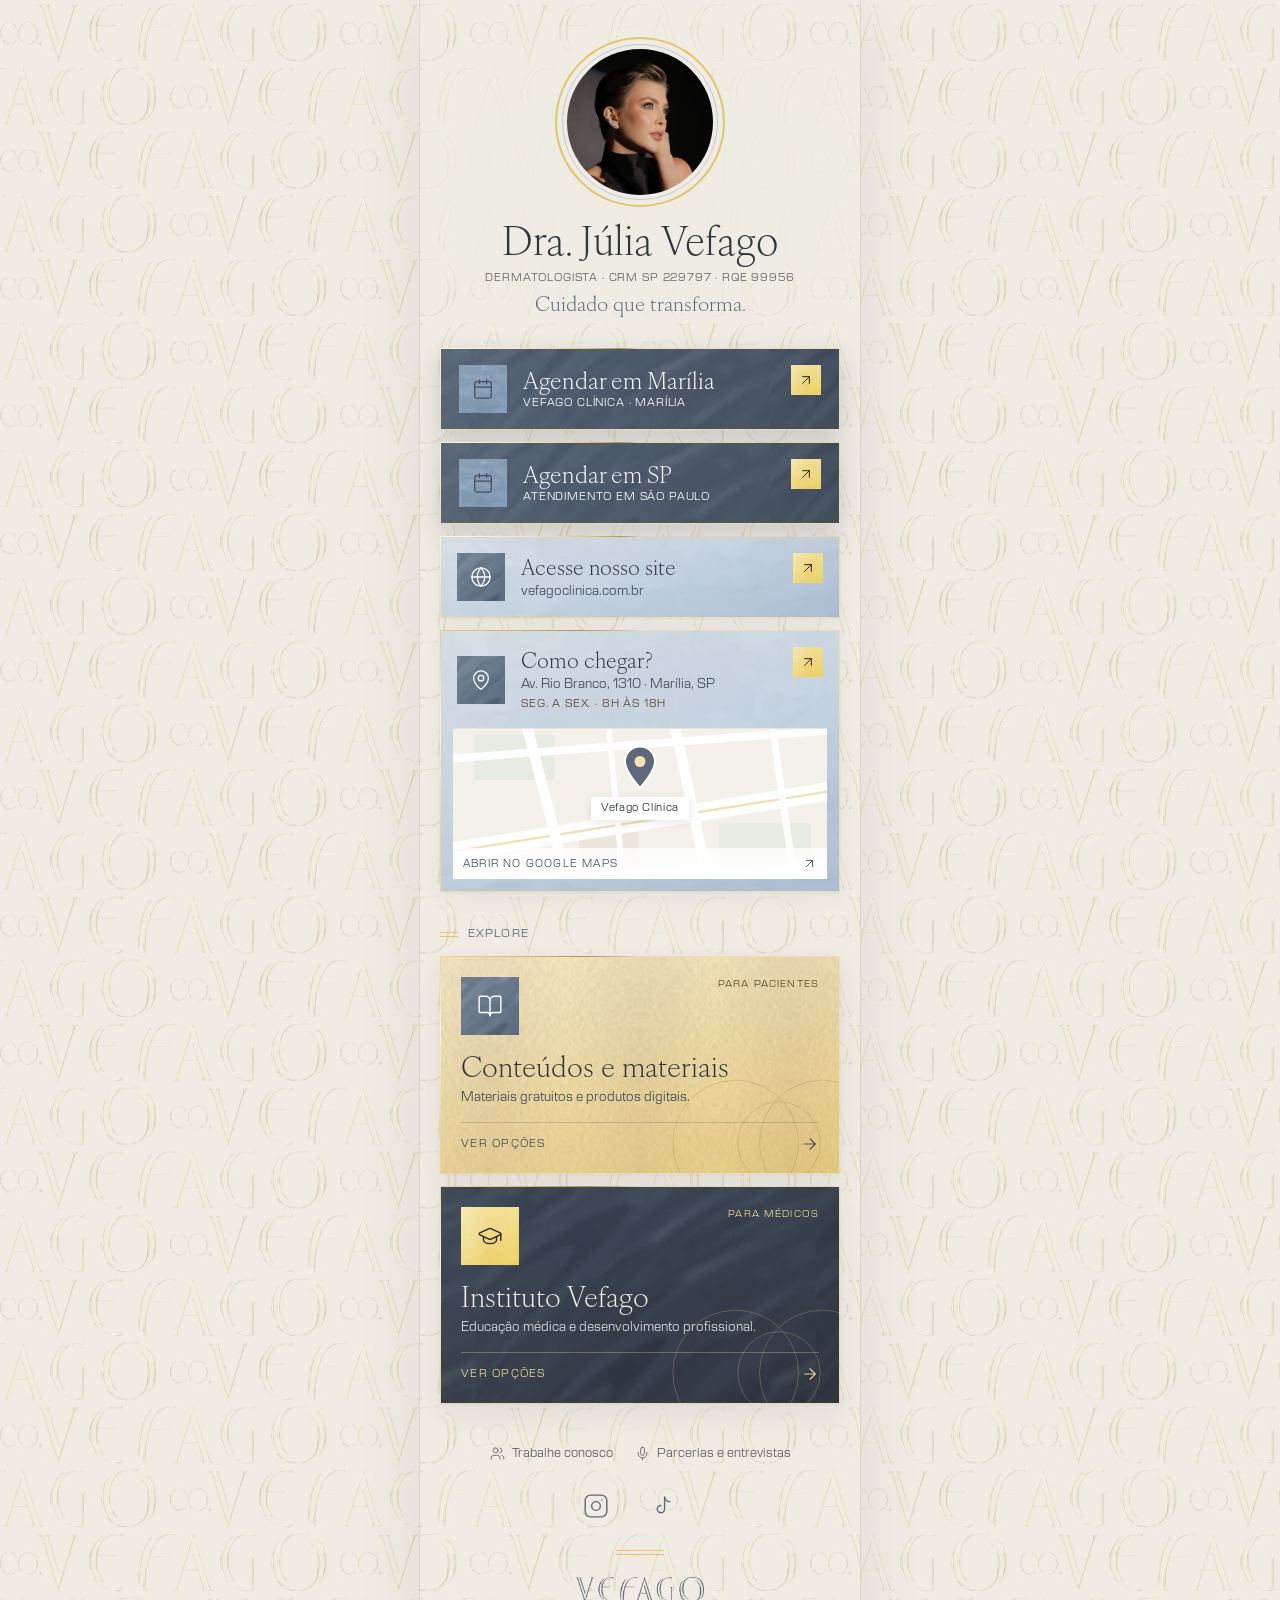
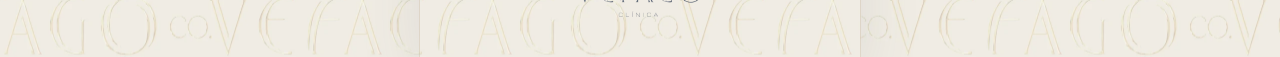
==== index.html @ a8584d4d "Bordas douradas animadas em todos os botões, texturas da marca e novos links de WhatsApp e Maps Co-A" ====
<!doctype html>
<html lang="pt-BR">
<head>
<meta charset="utf-8">
<meta name="viewport" content="width=device-width, initial-scale=1, viewport-fit=cover">
<title>Dra. Júlia Vefago · Dermatologista</title>
<meta name="description" content="Dra. Júlia Vefago, dermatologista em Marília e São Paulo. Agende sua consulta, acesse conteúdos e conheça o Instituto Vefago.">
<meta name="theme-color" content="#efece3">
<meta property="og:title" content="Dra. Júlia Vefago · Dermatologista">
<meta property="og:description" content="Dra. Júlia Vefago, dermatologista em Marília e São Paulo. Agende sua consulta, acesse conteúdos e conheça o Instituto Vefago.">
<meta property="og:image" content="/assets/dra-julia-vefago.webp">
<meta property="og:type" content="website">
<meta property="og:locale" content="pt_BR">
<link rel="icon" href="/assets/dra-julia-vefago.webp">
<link rel="preload" href="/assets/fonts/IvyOraText-Light.woff" as="font" type="font/woff" crossorigin>
<link rel="stylesheet" href="/assets/tokens.css">
<style>

@font-face{font-family:"IvyOra Text";src:url(/assets/fonts/IvyOraText-Light.woff) format("woff");font-weight:100 900;font-style:normal;font-display:swap}
@font-face{font-family:"New Science";src:url(/assets/fonts/NewScience-Thin.woff) format("woff");font-weight:100;font-style:normal;font-display:swap}
@font-face{font-family:"New Science";src:url(/assets/fonts/NewScience-Light.woff) format("woff");font-weight:300;font-style:normal;font-display:swap}
@font-face{font-family:"New Science";src:url(/assets/fonts/NewScience-Regular.woff) format("woff");font-weight:400;font-style:normal;font-display:swap}
@property --vf-a{syntax:"<angle>";inherits:false;initial-value:0deg}
@keyframes vf-spin{to{--vf-a:360deg}}
body{margin:0;background:#efece3;-webkit-font-smoothing:antialiased;font-synthesis:none}
a{color:#5d6979}a:hover{color:#464f5b}
.vf-wall{background-image:url(/assets/wallpaper.webp);background-repeat:repeat;background-size:340px auto;background-position:center top}
.vf-link{border:1.5px solid transparent;background:linear-gradient(160deg,#eff2f7 0%,#dee6ef 45%,#bdccdf 100%) padding-box,conic-gradient(from var(--vf-a),rgba(195,173,137,0) 0deg,rgba(195,173,137,0) 265deg,#ecd48f 295deg,#e5c56a 318deg,#ac9450 334deg,#5d6979 352deg,rgba(195,173,137,0) 360deg) border-box,linear-gradient(#d7c8b1,#d7c8b1) border-box;animation:vf-spin 6s linear infinite;transition:transform .2s ease,box-shadow .25s ease}
.vf-link:nth-of-type(3n){animation-delay:-2s}
.vf-link:nth-of-type(3n+1){animation-delay:-4s}
.vf-link:hover{transform:translateY(-1px);box-shadow:0 12px 28px rgba(70,79,91,.14)}
.vf-icon{display:flex;align-items:center;justify-content:center;width:44px;height:44px;color:#5d6979;transition:color .2s ease,transform .2s ease}
.vf-icon:hover{color:#5d6979;transform:translateY(-1px)}
.vf-hub{border:1.5px solid transparent;background:linear-gradient(165deg,#f9f1da 0%,#f2e2b5 50%,#ecd48f 100%) padding-box,conic-gradient(from var(--vf-a),rgba(195,173,137,0) 0deg,rgba(195,173,137,0) 265deg,#ecd48f 295deg,#e5c56a 318deg,#ac9450 334deg,#5d6979 352deg,rgba(195,173,137,0) 360deg) border-box,linear-gradient(#c3ad89,#c3ad89) border-box;animation:vf-spin 6s linear infinite;box-shadow:0 1px 2px rgba(47,53,61,.04),0 10px 26px rgba(47,53,61,.08);transition:transform .25s ease,box-shadow .25s ease}
.vf-hub-dark{background:linear-gradient(160deg,#464f5b 0%,#2f353d 100%) padding-box,conic-gradient(from var(--vf-a),rgba(242,226,181,0) 0deg,rgba(242,226,181,0) 200deg,#e5c56a 255deg,#f9f1da 282deg,#bdccdf 315deg,rgba(242,226,181,0) 355deg) border-box,linear-gradient(#2f353d,#2f353d) border-box;animation-delay:-3s}
.vf-hub:hover{transform:translateY(-2px);box-shadow:0 14px 32px rgba(47,53,61,.14)}
.vf-hub:active{transform:scale(.99)}
.vf-hub:focus-visible{outline:2px solid #5d6979;outline-offset:3px}
.vf-cta{border:1.5px solid transparent;background:linear-gradient(135deg,#5d6979 0%,#464f5b 100%) padding-box,conic-gradient(from var(--vf-a),rgba(229,197,106,.45) 0deg,rgba(229,197,106,.45) 180deg,#e5c56a 240deg,#f9f1da 268deg,#bdccdf 300deg,rgba(229,197,106,.45) 350deg) border-box;animation:vf-spin 6s linear infinite;box-shadow:0 10px 24px rgba(70,79,91,.22);transition:transform .2s ease,box-shadow .25s ease}
.vf-cta-2{animation-delay:-3s}
.vf-cta:hover{transform:translateY(-1px);box-shadow:0 14px 30px rgba(70,79,91,.28)}
.vf-link:active,.vf-cta:active{transform:scale(.99)}
.vf-link:focus-visible,.vf-cta:focus-visible,.vf-icon:focus-visible{outline:2px solid #5d6979;outline-offset:3px}
@media (prefers-reduced-motion:reduce){.vf-link,.vf-cta,.vf-hub{animation:none}}
/* borda dourada animada unificada + texturas */
.vf-link,.vf-hub,.vf-cta,.vf-back,.vf-back-dark,.vf-form{position:relative;isolation:isolate}
.vf-link{background:linear-gradient(160deg,#eff2f7 0%,#dee6ef 45%,#bdccdf 100%) padding-box,conic-gradient(from var(--vf-a),rgba(229,197,106,.38) 0deg,rgba(229,197,106,.38) 205deg,#ecd48f 250deg,#fbf3dc 282deg,#e5c56a 308deg,#ac9450 334deg,rgba(229,197,106,.38) 360deg) border-box}
.vf-hub{overflow:hidden;background:linear-gradient(165deg,#f9f1da 0%,#f2e2b5 50%,#ecd48f 100%) padding-box,conic-gradient(from var(--vf-a),rgba(229,197,106,.38) 0deg,rgba(229,197,106,.38) 205deg,#ecd48f 250deg,#fbf3dc 282deg,#e5c56a 308deg,#ac9450 334deg,rgba(229,197,106,.38) 360deg) border-box}
.vf-hub-dark{background:linear-gradient(160deg,#464f5b 0%,#2f353d 100%) padding-box,conic-gradient(from var(--vf-a),rgba(229,197,106,.38) 0deg,rgba(229,197,106,.38) 205deg,#ecd48f 250deg,#fbf3dc 282deg,#e5c56a 308deg,#ac9450 334deg,rgba(229,197,106,.38) 360deg) border-box}
.vf-cta{background:linear-gradient(135deg,#5d6979 0%,#464f5b 100%) padding-box,conic-gradient(from var(--vf-a),rgba(229,197,106,.38) 0deg,rgba(229,197,106,.38) 205deg,#ecd48f 250deg,#fbf3dc 282deg,#e5c56a 308deg,#ac9450 334deg,rgba(229,197,106,.38) 360deg) border-box}
.vf-back{background:linear-gradient(rgba(239,236,227,.92),rgba(239,236,227,.92)) padding-box,conic-gradient(from var(--vf-a),rgba(229,197,106,.38) 0deg,rgba(229,197,106,.38) 205deg,#ecd48f 250deg,#fbf3dc 282deg,#e5c56a 308deg,#ac9450 334deg,rgba(229,197,106,.38) 360deg) border-box}
.vf-back-dark{background:linear-gradient(#2f353d,#2f353d) padding-box,conic-gradient(from var(--vf-a),rgba(229,197,106,.38) 0deg,rgba(229,197,106,.38) 205deg,#ecd48f 250deg,#fbf3dc 282deg,#e5c56a 308deg,#ac9450 334deg,rgba(229,197,106,.38) 360deg) border-box}
.vf-form{background:linear-gradient(rgba(247,246,241,.95),rgba(247,246,241,.95)) padding-box,conic-gradient(from var(--vf-a),rgba(229,197,106,.38) 0deg,rgba(229,197,106,.38) 205deg,#ecd48f 250deg,#fbf3dc 282deg,#e5c56a 308deg,#ac9450 334deg,rgba(229,197,106,.38) 360deg) border-box}
.vf-link::before,.vf-hub::before,.vf-cta::before,.vf-form::before{content:"";position:absolute;inset:0;z-index:-1;pointer-events:none}
.vf-link::before{background:url(/assets/tex-water.webp) center/420px auto;mix-blend-mode:multiply;opacity:.3}
.vf-cta::before{background:url(/assets/tex-ripple.webp) 30% 40%/300px auto;mix-blend-mode:soft-light;opacity:.3}
.vf-hub::before{background:url(/assets/tex-gold.webp) center/300px auto;mix-blend-mode:multiply;opacity:.22}
.vf-hub-dark::before{background:url(/assets/tex-ripple.webp) 60% 30%/340px auto;mix-blend-mode:soft-light;opacity:.3}
.vf-form::before{background:url(/assets/tex-lines.webp) center/300px auto;mix-blend-mode:multiply;opacity:.09}
.vf-hub::after{content:"";position:absolute;right:-70px;bottom:-46px;width:260px;height:152px;z-index:-1;pointer-events:none;background:url("data:image/svg+xml,%3Csvg xmlns='http://www.w3.org/2000/svg' viewBox='0 0 240 140'%3E%3Cg fill='none' stroke='%23ac9450' stroke-width='.8'%3E%3Ccircle cx='80' cy='70' r='58'/%3E%3Ccircle cx='160' cy='70' r='58'/%3E%3Ccircle cx='120' cy='70' r='38'/%3E%3C/g%3E%3C/svg%3E") center/contain no-repeat;opacity:.45}
.vf-hub-dark::after{background-image:url("data:image/svg+xml,%3Csvg xmlns='http://www.w3.org/2000/svg' viewBox='0 0 240 140'%3E%3Cg fill='none' stroke='%23ecd48f' stroke-width='.8'%3E%3Ccircle cx='80' cy='70' r='58'/%3E%3Ccircle cx='160' cy='70' r='58'/%3E%3Ccircle cx='120' cy='70' r='38'/%3E%3C/g%3E%3C/svg%3E");opacity:.28}

html{background:#efece3}
body{min-height:100vh;background-color:#efece3;background-image:url(/assets/wallpaper.webp);background-repeat:repeat;background-size:340px auto}
.vf-root{width:100%;max-width:440px;min-height:100vh;min-height:100dvh;margin:0 auto}
@media (min-width:480px){.vf-root{box-shadow:0 0 0 1px rgba(195,173,137,.25),0 24px 60px rgba(70,79,91,.10)}}
</style>
</head>
<body>
<div class="vf-wall vf-root" style=" box-sizing: border-box; background-color: var(--surface); color: var(--ink); font-family: var(--font-sans); display: flex; flex-direction: column; padding-bottom: 40px">

<header style="display: flex; flex-direction: column; align-items: center; text-align: center; padding-bottom: 8px; background: radial-gradient(ellipse 72% 60% at 50% 58%, rgba(239,236,227,.96) 0%, rgba(239,236,227,.85) 55%, rgba(239,236,227,0) 100%)">
<img src="/assets/dra-julia-vefago.webp" alt="Retrato da Dra. Júlia Vefago" style="width: 156px; height: 156px; margin-top: 44px; border-radius: 50%; object-fit: cover; padding: 4px; background: var(--surface); border: 1px solid var(--signature-blue); box-shadow: 0 0 0 5px var(--surface), 0 0 0 7px var(--gold-400); box-sizing: border-box">
<h1 style="margin: 18px 0 0; font-family: var(--font-display); font-size: 40px; line-height: 44px; font-weight: 400; letter-spacing: 0; color: var(--ink)">Dra. Júlia Vefago</h1>
<p style="margin: 8px 0 0; font-size: 10.5px; line-height: 16px; font-weight: 400; letter-spacing: 0.08em; text-transform: uppercase; color: var(--ink-muted)">Dermatologista · CRM SP 229797 · RQE 99956</p>
<p style="margin: 6px 0 0; font-family: var(--font-display); font-style: italic; font-weight: 400; font-size: 20px; line-height: 24px; color: var(--brand)">Cuidado que transforma.</p>
</header>

<main style="display: flex; flex-direction: column; gap: 12px; padding: 24px 20px 0">

<a class="vf-cta" href="https://whatsa.me/5514998469956/?t=Ol%C3%A1!%20Vim%20do%20Instagram%20e%20quero%20agendar%20minha%20consulta%20com%20a%20Dra.%20J%C3%BAlia%20Vefago%20%20em%20Mar%C3%ADlia." target="_blank" rel="noopener noreferrer" style="display: flex; align-items: center; gap: 16px; padding: 16px 18px; min-height: 80px; box-sizing: border-box; border-radius: 0; color: var(--on-brand); text-decoration: none">
<span style="flex: none; width: 48px; height: 48px; display: flex; align-items: center; justify-content: center; border-radius: 0; background: url(/assets/tex-water.webp) center/160px auto, linear-gradient(145deg, var(--blue-200) 0%, var(--signature-blue) 100%); background-blend-mode: multiply, normal; color: var(--brand-strong)"><svg width="22" height="22" viewBox="0 0 24 24" fill="none" stroke="currentColor" stroke-width="1.4" stroke-linecap="round" stroke-linejoin="round" aria-hidden="true"><path d="M8 2v4"/><path d="M16 2v4"/><rect width="18" height="18" x="3" y="4" rx="2"/><path d="M3 10h18"/></svg></span>
<span style="flex: 1; min-width: 0; display: flex; flex-direction: column; gap: 3px"><span style="font-family: var(--font-display); font-size: 23px; line-height: 26px; font-weight: 500">Agendar em Marília</span><span style="font-size: 10.5px; line-height: 15px; font-weight: 400; letter-spacing: 0.08em; text-transform: uppercase">Vefago Clínica · Marília</span></span>
<span style="flex: none; align-self: flex-start; width: 30px; height: 30px; display: flex; align-items: center; justify-content: center; border-radius: 0; background: url(/assets/tex-gold.webp) center/90px auto, linear-gradient(145deg, var(--gold-200) 0%, var(--gold-400) 100%); background-blend-mode: soft-light, normal; color: var(--tan-700)"><svg width="16" height="16" viewBox="0 0 24 24" fill="none" stroke="currentColor" stroke-width="1.5" stroke-linecap="round" stroke-linejoin="round" aria-hidden="true"><path d="M7 7h10v10"/><path d="M7 17 17 7"/></svg></span>
</a>

<a class="vf-cta vf-cta-2" href="https://whatsa.me/5514998469956/?t=Ol%C3%A1!%20Vim%20do%20Instagram%20e%20quero%20agendar%20minha%20consulta%20na%20Vefago%20em%20SP" target="_blank" rel="noopener noreferrer" style="display: flex; align-items: center; gap: 16px; padding: 16px 18px; min-height: 80px; box-sizing: border-box; border-radius: 0; color: var(--on-brand); text-decoration: none">
<span style="flex: none; width: 48px; height: 48px; display: flex; align-items: center; justify-content: center; border-radius: 0; background: url(/assets/tex-water.webp) center/160px auto, linear-gradient(145deg, var(--blue-200) 0%, var(--signature-blue) 100%); background-blend-mode: multiply, normal; color: var(--brand-strong)"><svg width="22" height="22" viewBox="0 0 24 24" fill="none" stroke="currentColor" stroke-width="1.4" stroke-linecap="round" stroke-linejoin="round" aria-hidden="true"><path d="M8 2v4"/><path d="M16 2v4"/><rect width="18" height="18" x="3" y="4" rx="2"/><path d="M3 10h18"/></svg></span>
<span style="flex: 1; min-width: 0; display: flex; flex-direction: column; gap: 3px"><span style="font-family: var(--font-display); font-size: 23px; line-height: 26px; font-weight: 500">Agendar em SP</span><span style="font-size: 10.5px; line-height: 15px; font-weight: 400; letter-spacing: 0.08em; text-transform: uppercase">Atendimento em São Paulo</span></span>
<span style="flex: none; align-self: flex-start; width: 30px; height: 30px; display: flex; align-items: center; justify-content: center; border-radius: 0; background: url(/assets/tex-gold.webp) center/90px auto, linear-gradient(145deg, var(--gold-200) 0%, var(--gold-400) 100%); background-blend-mode: soft-light, normal; color: var(--tan-700)"><svg width="16" height="16" viewBox="0 0 24 24" fill="none" stroke="currentColor" stroke-width="1.5" stroke-linecap="round" stroke-linejoin="round" aria-hidden="true"><path d="M7 7h10v10"/><path d="M7 17 17 7"/></svg></span>
</a>

<a class="vf-link" href="https://vefagoclinica.com.br/" target="_blank" rel="noopener noreferrer" style="display: flex; align-items: center; gap: 16px; padding: 16px; min-height: 80px; box-sizing: border-box; border-radius: 0; box-shadow: var(--shadow-card); color: var(--ink); text-decoration: none">
<span style="flex: none; width: 48px; height: 48px; display: flex; align-items: center; justify-content: center; border-radius: 0; background: url(/assets/tex-ripple-soft.webp) 40% 40%/150px auto, linear-gradient(145deg, var(--slate-300) 0%, var(--slate-400) 100%); background-blend-mode: soft-light, normal; color: #ffffff"><svg width="22" height="22" viewBox="0 0 24 24" fill="none" stroke="currentColor" stroke-width="1.4" stroke-linecap="round" stroke-linejoin="round" aria-hidden="true"><circle cx="12" cy="12" r="10"/><path d="M12 2a14.5 14.5 0 0 0 0 20 14.5 14.5 0 0 0 0-20"/><path d="M2 12h20"/></svg></span>
<span style="flex: 1; min-width: 0; display: flex; flex-direction: column; gap: 2px"><span style="font-family: var(--font-display); font-size: 21px; line-height: 26px; font-weight: 500; color: var(--ink)">Acesse nosso site</span><span style="font-size: 12.5px; line-height: 18px; font-weight: 400; color: var(--brand-strong)">vefagoclinica.com.br</span></span>
<span style="flex: none; align-self: flex-start; width: 30px; height: 30px; display: flex; align-items: center; justify-content: center; border-radius: 0; background: url(/assets/tex-gold.webp) center/90px auto, linear-gradient(145deg, var(--gold-200) 0%, var(--gold-400) 100%); background-blend-mode: soft-light, normal; color: var(--tan-700)"><svg width="16" height="16" viewBox="0 0 24 24" fill="none" stroke="currentColor" stroke-width="1.5" stroke-linecap="round" stroke-linejoin="round" aria-hidden="true"><path d="M7 7h10v10"/><path d="M7 17 17 7"/></svg></span>
</a>

<a class="vf-link" href="https://www.google.com/maps/place/Vefago+Cl%C3%ADnica+%7C+Dra.+J%C3%BAlia+Vefago+%7C+Dermatologista+em+Mar%C3%ADlia/@-22.2242251,-49.9604265,17z/data=!4m15!1m8!3m7!1s0x94bfd714c52968d9:0xed15cfed36168fc4!2sAv.+Rio+Branco,+1310+-+Sen.+Salgado+Filho,+Mar%C3%ADlia+-+SP,+17502-000!3b1!8m2!3d-22.2242251!4d-49.9604265!16s%2Fg%2F11cnddhlsq!3m5!1s0x94bfd7e342628463:0xa2599eb7d88913f0!8m2!3d-22.2242299!4d-49.9604234!16s%2Fg%2F11sqcr7z2d?entry=ttu&amp;g_ep=EgoyMDI2MTAyMC4wIKXMDSoASAFQAw%3D%3D" target="_blank" rel="noopener noreferrer" style="display: flex; flex-direction: column; box-sizing: border-box; border-radius: 0; box-shadow: var(--shadow-card); color: var(--ink); text-decoration: none">
<span style="display: flex; align-items: center; gap: 16px; padding: 16px; min-height: 80px; box-sizing: border-box">
<span style="flex: none; width: 48px; height: 48px; display: flex; align-items: center; justify-content: center; border-radius: 0; background: url(/assets/tex-ripple-soft.webp) 40% 40%/150px auto, linear-gradient(145deg, var(--slate-300) 0%, var(--slate-400) 100%); background-blend-mode: soft-light, normal; color: #ffffff"><svg width="22" height="22" viewBox="0 0 24 24" fill="none" stroke="currentColor" stroke-width="1.4" stroke-linecap="round" stroke-linejoin="round" aria-hidden="true"><path d="M20 10c0 4.993-5.539 10.193-7.399 11.799a1 1 0 0 1-1.202 0C9.539 20.193 4 14.993 4 10a8 8 0 0 1 16 0"/><circle cx="12" cy="10" r="3"/></svg></span>
<span style="flex: 1; min-width: 0; display: flex; flex-direction: column; gap: 2px"><span style="font-family: var(--font-display); font-size: 21px; line-height: 26px; font-weight: 500; color: var(--ink)">Como chegar?</span><span style="font-size: 12.5px; line-height: 18px; font-weight: 400; color: var(--brand-strong)">Av. Rio Branco, 1310 · Marília, SP</span><span style="margin-top: 2px; font-size: 10.5px; line-height: 15px; font-weight: 400; letter-spacing: 0.08em; text-transform: uppercase; color: var(--tan-600)">Seg. a sex. · 8h às 18h</span></span>
<span style="flex: none; align-self: flex-start; width: 30px; height: 30px; display: flex; align-items: center; justify-content: center; border-radius: 0; background: url(/assets/tex-gold.webp) center/90px auto, linear-gradient(145deg, var(--gold-200) 0%, var(--gold-400) 100%); background-blend-mode: soft-light, normal; color: var(--tan-700)"><svg width="16" height="16" viewBox="0 0 24 24" fill="none" stroke="currentColor" stroke-width="1.5" stroke-linecap="round" stroke-linejoin="round" aria-hidden="true"><path d="M7 7h10v10"/><path d="M7 17 17 7"/></svg></span>
</span>
<span style="position: relative; display: block; height: 150px; margin: 0 12px; overflow: hidden; border-top: 1px solid var(--tan-100); background: #f3f1ea">
<svg width="100%" height="150" viewBox="0 0 326 150" preserveAspectRatio="xMidYMid slice" aria-hidden="true" style="display: block">
<rect width="326" height="150" fill="#f3f1ea"/>
<rect x="18" y="14" width="70" height="40" fill="#e7ebe1"/>
<rect x="232" y="92" width="80" height="46" fill="#e7ebe1"/>
<rect x="110" y="96" width="52" height="34" fill="#ebe7dc"/>
<path d="M-10 118 L340 62" stroke="#ffffff" stroke-width="16"/>
<path d="M-10 118 L340 62" stroke="#ecd48f" stroke-width="2" stroke-opacity=".7"/>
<path d="M60 -10 L104 160" stroke="#ffffff" stroke-width="9"/>
<path d="M190 -10 L226 160" stroke="#ffffff" stroke-width="9"/>
<path d="M-10 36 L340 10" stroke="#ffffff" stroke-width="7"/>
<path d="M-10 150 L340 128" stroke="#ffffff" stroke-width="6"/>
<path d="M276 -10 L300 160" stroke="#ffffff" stroke-width="6"/>
<path d="M134 -10 L150 160" stroke="#ffffff" stroke-width="5"/>
</svg>
<span style="position: absolute; left: 50%; top: 40%; transform: translate(-50%, -100%); display: flex; flex-direction: column; align-items: center">
<svg width="34" height="44" viewBox="0 0 34 44" aria-hidden="true"><path d="M17 43C17 43 2 27 2 16.5A15 15 0 0 1 32 16.5C32 27 17 43 17 43Z" fill="#5d6979" stroke="#ffffff" stroke-width="2"/><circle cx="17" cy="16.5" r="5.5" fill="#f2e2b5"/></svg>
</span>
<span style="position: absolute; left: 50%; top: calc(40% + 8px); transform: translateX(-50%); padding: 4px 10px; background: rgba(255,255,255,.95); box-shadow: 0 2px 8px rgba(47,53,61,.12); font-size: 10.5px; line-height: 15px; font-weight: 400; letter-spacing: 0.06em; white-space: nowrap; color: var(--ink)">Vefago Clínica</span>
<span style="position: absolute; left: 0; right: 0; bottom: 0; display: flex; align-items: center; justify-content: space-between; padding: 8px 10px; background: linear-gradient(0deg, rgba(255,255,255,.96), rgba(255,255,255,.8)); font-size: 10px; line-height: 14px; font-weight: 400; letter-spacing: 0.12em; text-transform: uppercase; color: var(--brand-strong)">Abrir no Google Maps<svg width="15" height="15" viewBox="0 0 24 24" fill="none" stroke="currentColor" stroke-width="1.5" stroke-linecap="round" stroke-linejoin="round" aria-hidden="true"><path d="M7 7h10v10"/><path d="M7 17 17 7"/></svg></span>
</span>
<span style="display: block; height: 12px"></span>
</a>

<p style="margin: 22px 0 2px; display: flex; align-items: center; gap: 10px; font-size: 11px; line-height: 16px; font-weight: 400; letter-spacing: 0.1em; text-transform: uppercase; color: var(--brand)"><span style="width: 18px; height: 3px; border-top: 1px solid var(--gold-400); border-bottom: 1px solid var(--gold-400)"></span>Explore</p>

<a class="vf-hub" href="/conteudos" style="display: flex; flex-direction: column; gap: 16px; min-height: 196px; padding: 20px; box-sizing: border-box; border-radius: 0; color: var(--ink); text-decoration: none">
<span style="display: flex; align-items: flex-start; justify-content: space-between; gap: 12px">
<span style="flex: none; width: 58px; height: 58px; display: flex; align-items: center; justify-content: center; border-radius: 0; background: url(/assets/tex-ripple-soft.webp) 40% 40%/150px auto, linear-gradient(145deg, var(--slate-300) 0%, var(--slate-400) 100%); background-blend-mode: soft-light, normal; color: #ffffff"><svg width="26" height="26" viewBox="0 0 24 24" fill="none" stroke="currentColor" stroke-width="1.3" stroke-linecap="round" stroke-linejoin="round" aria-hidden="true"><path d="M12 7v14"/><path d="M3 18a1 1 0 0 1-1-1V4a1 1 0 0 1 1-1h5a4 4 0 0 1 4 4 4 4 0 0 1 4-4h5a1 1 0 0 1 1 1v13a1 1 0 0 1-1 1h-6a3 3 0 0 0-3 3 3 3 0 0 0-3-3z"/></svg></span>
<span style="font-size: 9.5px; line-height: 14px; font-weight: 400; letter-spacing: 0.12em; text-transform: uppercase; color: var(--tan-600)">Para pacientes</span>
</span>
<span style="flex: 1; display: flex; flex-direction: column; gap: 6px"><span style="font-family: var(--font-display); font-size: 28px; line-height: 31px; font-weight: 500; color: var(--ink)">Conteúdos e materiais</span><span style="font-size: 12.5px; line-height: 18px; font-weight: 400; color: var(--brand-strong)">Materiais gratuitos e produtos digitais.</span></span>
<span style="display: flex; align-items: center; justify-content: space-between; padding-top: 12px; border-top: 1px solid rgba(93,105,121,.28); font-size: 10.5px; line-height: 14px; font-weight: 400; letter-spacing: 0.12em; text-transform: uppercase; color: var(--brand-strong)">Ver opções<svg width="18" height="18" viewBox="0 0 24 24" fill="none" stroke="currentColor" stroke-width="1.5" stroke-linecap="round" stroke-linejoin="round" aria-hidden="true"><path d="M5 12h14"/><path d="m12 5 7 7-7 7"/></svg></span>
</a>

<a class="vf-hub vf-hub-dark" href="/instituto" style="display: flex; flex-direction: column; gap: 16px; min-height: 196px; padding: 20px; box-sizing: border-box; border-radius: 0; color: var(--surface); text-decoration: none">
<span style="display: flex; align-items: flex-start; justify-content: space-between; gap: 12px">
<span style="flex: none; width: 58px; height: 58px; display: flex; align-items: center; justify-content: center; border-radius: 0; background: url(/assets/tex-gold.webp) center/90px auto, linear-gradient(145deg, var(--gold-200) 0%, var(--gold-400) 100%); background-blend-mode: soft-light, normal; color: var(--tan-700)"><svg width="26" height="26" viewBox="0 0 24 24" fill="none" stroke="currentColor" stroke-width="1.3" stroke-linecap="round" stroke-linejoin="round" aria-hidden="true"><path d="M21.42 10.922a1 1 0 0 0-.019-1.838L12.83 5.18a2 2 0 0 0-1.66 0L2.6 9.08a1 1 0 0 0 0 1.832l8.57 3.908a2 2 0 0 0 1.66 0z"/><path d="M22 10v6"/><path d="M6 12.5V16a6 3 0 0 0 12 0v-3.5"/></svg></span>
<span style="font-size: 9.5px; line-height: 14px; font-weight: 400; letter-spacing: 0.12em; text-transform: uppercase; color: var(--gold-300)">Para médicos</span>
</span>
<span style="flex: 1; display: flex; flex-direction: column; gap: 6px"><span style="font-family: var(--font-display); font-size: 28px; line-height: 31px; font-weight: 500; color: var(--surface)">Instituto Vefago</span><span style="font-size: 12.5px; line-height: 18px; font-weight: 400; color: var(--slate-100)">Educação médica e desenvolvimento profissional.</span></span>
<span style="display: flex; align-items: center; justify-content: space-between; padding-top: 12px; border-top: 1px solid rgba(242,226,181,.3); font-size: 10.5px; line-height: 14px; font-weight: 400; letter-spacing: 0.12em; text-transform: uppercase; color: var(--gold-300)">Ver opções<svg width="18" height="18" viewBox="0 0 24 24" fill="none" stroke="currentColor" stroke-width="1.5" stroke-linecap="round" stroke-linejoin="round" aria-hidden="true"><path d="M5 12h14"/><path d="m12 5 7 7-7 7"/></svg></span>
</a>

</main>

<footer style="display: flex; flex-direction: column; align-items: center; gap: 22px; padding: 40px 20px 0">
<div style="display: flex; flex-wrap: wrap; justify-content: center; gap: 6px 22px">
<span style="display: flex; align-items: center; gap: 7px; font-size: 12px; line-height: 18px; font-weight: 400; color: var(--ink-muted)"><svg width="15" height="15" viewBox="0 0 24 24" fill="none" stroke="currentColor" stroke-width="1.4" stroke-linecap="round" stroke-linejoin="round" aria-hidden="true"><path d="M16 21v-2a4 4 0 0 0-4-4H6a4 4 0 0 0-4 4v2"/><circle cx="9" cy="7" r="4"/><path d="M22 21v-2a4 4 0 0 0-3-3.87"/><path d="M16 3.13a4 4 0 0 1 0 7.75"/></svg>Trabalhe conosco</span>
<span style="display: flex; align-items: center; gap: 7px; font-size: 12px; line-height: 18px; font-weight: 400; color: var(--ink-muted)"><svg width="15" height="15" viewBox="0 0 24 24" fill="none" stroke="currentColor" stroke-width="1.4" stroke-linecap="round" stroke-linejoin="round" aria-hidden="true"><path d="M12 2a3 3 0 0 0-3 3v7a3 3 0 0 0 6 0V5a3 3 0 0 0-3-3Z"/><path d="M19 10v2a7 7 0 0 1-14 0v-2"/><path d="M12 19v3"/></svg>Parcerias e entrevistas</span>
</div>

<nav aria-label="Redes sociais" style="display: flex; gap: 22px; justify-content: center">
<a class="vf-icon" href="https://www.instagram.com/drajuliavefago/" target="_blank" rel="noopener noreferrer" aria-label="Instagram da Dra. Júlia Vefago"><svg width="26" height="26" viewBox="0 0 24 24" fill="none" stroke="currentColor" stroke-width="1.3" stroke-linecap="round" stroke-linejoin="round" aria-hidden="true"><rect width="20" height="20" x="2" y="2" rx="5"/><circle cx="12" cy="12" r="4"/><path d="M17.5 6.5h.01"/></svg></a>
<a class="vf-icon" href="https://www.tiktok.com/@drajuliavefago" target="_blank" rel="noopener noreferrer" aria-label="TikTok da Dra. Júlia Vefago"><svg width="25" height="25" viewBox="0 0 24 24" fill="none" stroke="currentColor" stroke-width="1.3" stroke-linecap="round" stroke-linejoin="round" aria-hidden="true"><path d="M14 3v11.5a3.5 3.5 0 1 1-3.5-3.5"/><path d="M14 3c.5 2.6 2.4 4.4 5 4.6"/></svg></a>
<span style="display: flex; gap: 22px">
</span>

</nav>
<span aria-hidden="true" style="width: 48px; height: 3px; border-top: 1px solid var(--gold-400); border-bottom: 1px solid var(--gold-400)"></span>
<img src="/assets/logo-vefago.png" alt="Vefago Clínica" style="width: 128px; height: auto">
</footer>

</div>
</body>
</html>
---- assets/tokens.css ----
/* Vefago Co. — generated from tokens.json */
:root, [data-theme="light"] {
  --surface: var(--cream-200);
  --surface-raised: #ffffff;
  --surface-blue: #eff2f7;
  --surface-cream: var(--cream-100);
  --icon-tile: var(--signature-blue);
  --line: var(--tan-100);
  --ink: #2f353d;
  --ink-muted: #626262;
  --brand: #5d6979;
  --brand-strong: #464f5b;
  --on-brand: #ffffff;
  --gold: #dedac8;
  --gold-wash: var(--gold-100);
  --gold-rule: var(--gold-300);
  --gold-ink: var(--tan-500);
  --photo-ring: var(--tan-200);
  --signature-blue: #beccdf;
  --focus-ring: #5d6979;
  --blue-100: #eff2f7;
  --blue-200: #dee6ef;
  --blue-300: #ced9e7;
  --blue-400: #bdccdf;
  --blue-500: #8e99a7;
  --blue-600: #5f6670;
  --blue-700: #2f3338;
  --slate-100: #d7dade;
  --slate-200: #aeb4bc;
  --slate-300: #858f9b;
  --slate-400: #5d6979;
  --slate-500: #464f5b;
  --slate-600: #2f353d;
  --slate-700: #171a1e;
  --cream-100: #f7f6f1;
  --cream-200: #efece3;
  --cream-300: #e6e3d4;
  --cream-400: #ded9c6;
  --cream-500: #a7a395;
  --cream-600: #6f6d63;
  --cream-700: #383632;
  --gray-100: #d8d8d8;
  --gray-200: #b1b1b1;
  --gray-300: #898989;
  --gray-400: #626262;
  --gray-500: #4a4a4a;
  --gray-600: #313131;
  --gray-700: #191919;
  --tan-100: #ebe3d8;
  --tan-200: #d7c8b1;
  --tan-300: #c3ad89;
  --tan-400: #af9162;
  --tan-500: #836d4a;
  --tan-600: #584931;
  --tan-700: #2c2419;
  --gold-100: #f9f1da;
  --gold-200: #f2e2b5;
  --gold-300: #ecd48f;
  --gold-400: #e5c56a;
  --gold-500: #ac9450;
  --gold-600: #736335;
  --gold-700: #39311b;
  --shadow-card: 0 1px 2px rgba(47,53,61,0.04), 0 6px 20px rgba(47,53,61,0.05);
  --shadow-none: none;
}
:root {
  --space-1: 4px;
  --space-2: 8px;
  --space-3: 12px;
  --space-4: 16px;
  --space-5: 20px;
  --space-6: 24px;
  --space-8: 32px;
  --space-12: 48px;
  --radius-sm: 0;
  --radius-md: 0;
  --radius-lg: 0;
  --radius-pill: 999px;
  --font-display: "IvyOra Text", "IvyOra Display", Georgia, serif;
  --font-sans: "New Science", "Helvetica Neue", Arial, sans-serif;
}
.display-xl { font-family: var(--font-display); font-size: 44px; line-height: 46px; font-weight: 300; letter-spacing: 0; }
.display-lg { font-family: var(--font-display); font-size: 32px; line-height: 36px; font-weight: 300; letter-spacing: 0; }
.display-signature { font-family: var(--font-display); font-size: 26px; line-height: 30px; font-weight: 300; letter-spacing: 0; }
.title-card { font-family: var(--font-display); font-size: 21px; line-height: 26px; font-weight: 300; letter-spacing: 0; }
.eyebrow { font-family: var(--font-sans); font-size: 11px; line-height: 16px; font-weight: 400; letter-spacing: 0.1em; }
.credential { font-family: var(--font-sans); font-size: 11px; line-height: 18px; font-weight: 400; letter-spacing: 0.08em; }
.body { font-family: var(--font-sans); font-size: 15px; line-height: 22px; font-weight: 300; letter-spacing: 0; }
.caption { font-family: var(--font-sans); font-size: 13px; line-height: 18px; font-weight: 400; letter-spacing: 0.01em; }
.button { font-family: var(--font-sans); font-size: 12px; line-height: 16px; font-weight: 400; letter-spacing: 0.1em; }
@font-face { font-family: "IvyOra Text"; src: url("fonts/IvyOraText-Light.woff") format("woff"); font-weight: 100 900; font-style: normal; font-display: swap; }
@font-face { font-family: "New Science"; src: url("fonts/NewScience-Thin.woff") format("woff"); font-weight: 100; font-style: normal; font-display: swap; }
@font-face { font-family: "New Science"; src: url("fonts/NewScience-Light.woff") format("woff"); font-weight: 300; font-style: normal; font-display: swap; }
@font-face { font-family: "New Science"; src: url("fonts/NewScience-Regular.woff") format("woff"); font-weight: 400; font-style: normal; font-display: swap; }
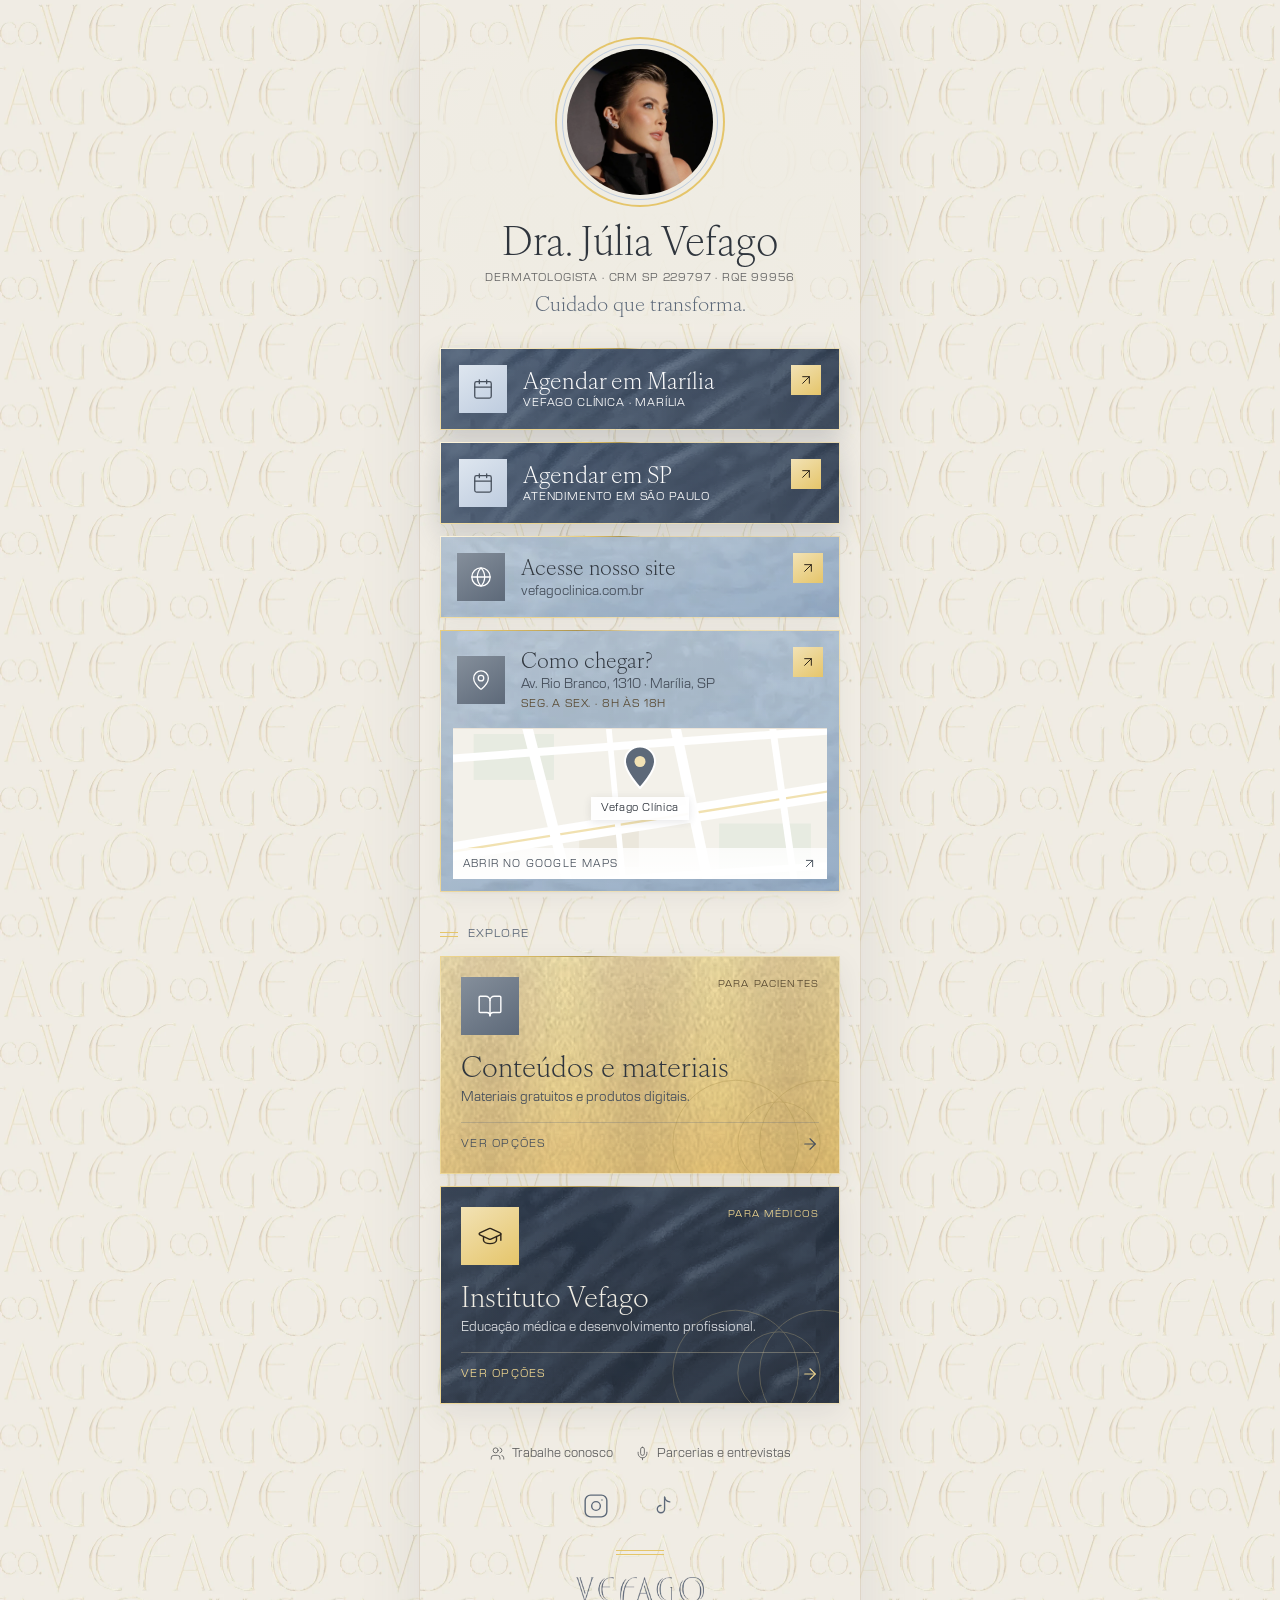
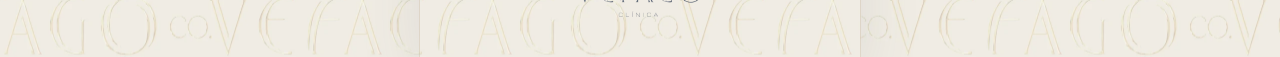
==== commit d5742d0e: "Texturas mais evidentes nos botões; fundos dos ícones sem textura Co-Authored-By: Claude Opus 5.5 <n" ====
--- a/index.html
+++ b/index.html
@@ -52,11 +52,11 @@
 .vf-back-dark{background:linear-gradient(#2f353d,#2f353d) padding-box,conic-gradient(from var(--vf-a),rgba(229,197,106,.38) 0deg,rgba(229,197,106,.38) 205deg,#ecd48f 250deg,#fbf3dc 282deg,#e5c56a 308deg,#ac9450 334deg,rgba(229,197,106,.38) 360deg) border-box}
 .vf-form{background:linear-gradient(rgba(247,246,241,.95),rgba(247,246,241,.95)) padding-box,conic-gradient(from var(--vf-a),rgba(229,197,106,.38) 0deg,rgba(229,197,106,.38) 205deg,#ecd48f 250deg,#fbf3dc 282deg,#e5c56a 308deg,#ac9450 334deg,rgba(229,197,106,.38) 360deg) border-box}
 .vf-link::before,.vf-hub::before,.vf-cta::before,.vf-form::before{content:"";position:absolute;inset:0;z-index:-1;pointer-events:none}
-.vf-link::before{background:url(/assets/tex-water.webp) center/420px auto;mix-blend-mode:multiply;opacity:.3}
-.vf-cta::before{background:url(/assets/tex-ripple.webp) 30% 40%/300px auto;mix-blend-mode:soft-light;opacity:.3}
-.vf-hub::before{background:url(/assets/tex-gold.webp) center/300px auto;mix-blend-mode:multiply;opacity:.22}
-.vf-hub-dark::before{background:url(/assets/tex-ripple.webp) 60% 30%/340px auto;mix-blend-mode:soft-light;opacity:.3}
-.vf-form::before{background:url(/assets/tex-lines.webp) center/300px auto;mix-blend-mode:multiply;opacity:.09}
+.vf-link::before{background:url(/assets/tex-water.webp) center/420px auto;mix-blend-mode:multiply;opacity:.7}
+.vf-cta::before{background:url(/assets/tex-ripple.webp) 30% 40%/300px auto;mix-blend-mode:soft-light;opacity:.62}
+.vf-hub::before{background:url(/assets/tex-gold.webp) center/300px auto;mix-blend-mode:multiply;opacity:.45}
+.vf-hub-dark::before{background:url(/assets/tex-ripple.webp) 60% 30%/340px auto;mix-blend-mode:soft-light;opacity:.6}
+.vf-form::before{background:url(/assets/tex-lines.webp) center/300px auto;mix-blend-mode:multiply;opacity:.22}
 .vf-hub::after{content:"";position:absolute;right:-70px;bottom:-46px;width:260px;height:152px;z-index:-1;pointer-events:none;background:url("data:image/svg+xml,%3Csvg xmlns='http://www.w3.org/2000/svg' viewBox='0 0 240 140'%3E%3Cg fill='none' stroke='%23ac9450' stroke-width='.8'%3E%3Ccircle cx='80' cy='70' r='58'/%3E%3Ccircle cx='160' cy='70' r='58'/%3E%3Ccircle cx='120' cy='70' r='38'/%3E%3C/g%3E%3C/svg%3E") center/contain no-repeat;opacity:.45}
 .vf-hub-dark::after{background-image:url("data:image/svg+xml,%3Csvg xmlns='http://www.w3.org/2000/svg' viewBox='0 0 240 140'%3E%3Cg fill='none' stroke='%23ecd48f' stroke-width='.8'%3E%3Ccircle cx='80' cy='70' r='58'/%3E%3Ccircle cx='160' cy='70' r='58'/%3E%3Ccircle cx='120' cy='70' r='38'/%3E%3C/g%3E%3C/svg%3E");opacity:.28}
 
@@ -79,28 +79,28 @@
 <main style="display: flex; flex-direction: column; gap: 12px; padding: 24px 20px 0">
 
 <a class="vf-cta" href="https://whatsa.me/5514998469956/?t=Ol%C3%A1!%20Vim%20do%20Instagram%20e%20quero%20agendar%20minha%20consulta%20com%20a%20Dra.%20J%C3%BAlia%20Vefago%20%20em%20Mar%C3%ADlia." target="_blank" rel="noopener noreferrer" style="display: flex; align-items: center; gap: 16px; padding: 16px 18px; min-height: 80px; box-sizing: border-box; border-radius: 0; color: var(--on-brand); text-decoration: none">
-<span style="flex: none; width: 48px; height: 48px; display: flex; align-items: center; justify-content: center; border-radius: 0; background: url(/assets/tex-water.webp) center/160px auto, linear-gradient(145deg, var(--blue-200) 0%, var(--signature-blue) 100%); background-blend-mode: multiply, normal; color: var(--brand-strong)"><svg width="22" height="22" viewBox="0 0 24 24" fill="none" stroke="currentColor" stroke-width="1.4" stroke-linecap="round" stroke-linejoin="round" aria-hidden="true"><path d="M8 2v4"/><path d="M16 2v4"/><rect width="18" height="18" x="3" y="4" rx="2"/><path d="M3 10h18"/></svg></span>
+<span style="flex: none; width: 48px; height: 48px; display: flex; align-items: center; justify-content: center; border-radius: 0; background: linear-gradient(145deg, var(--blue-200) 0%, var(--signature-blue) 100%); color: var(--brand-strong)"><svg width="22" height="22" viewBox="0 0 24 24" fill="none" stroke="currentColor" stroke-width="1.4" stroke-linecap="round" stroke-linejoin="round" aria-hidden="true"><path d="M8 2v4"/><path d="M16 2v4"/><rect width="18" height="18" x="3" y="4" rx="2"/><path d="M3 10h18"/></svg></span>
 <span style="flex: 1; min-width: 0; display: flex; flex-direction: column; gap: 3px"><span style="font-family: var(--font-display); font-size: 23px; line-height: 26px; font-weight: 500">Agendar em Marília</span><span style="font-size: 10.5px; line-height: 15px; font-weight: 400; letter-spacing: 0.08em; text-transform: uppercase">Vefago Clínica · Marília</span></span>
-<span style="flex: none; align-self: flex-start; width: 30px; height: 30px; display: flex; align-items: center; justify-content: center; border-radius: 0; background: url(/assets/tex-gold.webp) center/90px auto, linear-gradient(145deg, var(--gold-200) 0%, var(--gold-400) 100%); background-blend-mode: soft-light, normal; color: var(--tan-700)"><svg width="16" height="16" viewBox="0 0 24 24" fill="none" stroke="currentColor" stroke-width="1.5" stroke-linecap="round" stroke-linejoin="round" aria-hidden="true"><path d="M7 7h10v10"/><path d="M7 17 17 7"/></svg></span>
+<span style="flex: none; align-self: flex-start; width: 30px; height: 30px; display: flex; align-items: center; justify-content: center; border-radius: 0; background: linear-gradient(145deg, var(--gold-200) 0%, var(--gold-400) 100%); color: var(--tan-700)"><svg width="16" height="16" viewBox="0 0 24 24" fill="none" stroke="currentColor" stroke-width="1.5" stroke-linecap="round" stroke-linejoin="round" aria-hidden="true"><path d="M7 7h10v10"/><path d="M7 17 17 7"/></svg></span>
 </a>
 
 <a class="vf-cta vf-cta-2" href="https://whatsa.me/5514998469956/?t=Ol%C3%A1!%20Vim%20do%20Instagram%20e%20quero%20agendar%20minha%20consulta%20na%20Vefago%20em%20SP" target="_blank" rel="noopener noreferrer" style="display: flex; align-items: center; gap: 16px; padding: 16px 18px; min-height: 80px; box-sizing: border-box; border-radius: 0; color: var(--on-brand); text-decoration: none">
-<span style="flex: none; width: 48px; height: 48px; display: flex; align-items: center; justify-content: center; border-radius: 0; background: url(/assets/tex-water.webp) center/160px auto, linear-gradient(145deg, var(--blue-200) 0%, var(--signature-blue) 100%); background-blend-mode: multiply, normal; color: var(--brand-strong)"><svg width="22" height="22" viewBox="0 0 24 24" fill="none" stroke="currentColor" stroke-width="1.4" stroke-linecap="round" stroke-linejoin="round" aria-hidden="true"><path d="M8 2v4"/><path d="M16 2v4"/><rect width="18" height="18" x="3" y="4" rx="2"/><path d="M3 10h18"/></svg></span>
+<span style="flex: none; width: 48px; height: 48px; display: flex; align-items: center; justify-content: center; border-radius: 0; background: linear-gradient(145deg, var(--blue-200) 0%, var(--signature-blue) 100%); color: var(--brand-strong)"><svg width="22" height="22" viewBox="0 0 24 24" fill="none" stroke="currentColor" stroke-width="1.4" stroke-linecap="round" stroke-linejoin="round" aria-hidden="true"><path d="M8 2v4"/><path d="M16 2v4"/><rect width="18" height="18" x="3" y="4" rx="2"/><path d="M3 10h18"/></svg></span>
 <span style="flex: 1; min-width: 0; display: flex; flex-direction: column; gap: 3px"><span style="font-family: var(--font-display); font-size: 23px; line-height: 26px; font-weight: 500">Agendar em SP</span><span style="font-size: 10.5px; line-height: 15px; font-weight: 400; letter-spacing: 0.08em; text-transform: uppercase">Atendimento em São Paulo</span></span>
-<span style="flex: none; align-self: flex-start; width: 30px; height: 30px; display: flex; align-items: center; justify-content: center; border-radius: 0; background: url(/assets/tex-gold.webp) center/90px auto, linear-gradient(145deg, var(--gold-200) 0%, var(--gold-400) 100%); background-blend-mode: soft-light, normal; color: var(--tan-700)"><svg width="16" height="16" viewBox="0 0 24 24" fill="none" stroke="currentColor" stroke-width="1.5" stroke-linecap="round" stroke-linejoin="round" aria-hidden="true"><path d="M7 7h10v10"/><path d="M7 17 17 7"/></svg></span>
+<span style="flex: none; align-self: flex-start; width: 30px; height: 30px; display: flex; align-items: center; justify-content: center; border-radius: 0; background: linear-gradient(145deg, var(--gold-200) 0%, var(--gold-400) 100%); color: var(--tan-700)"><svg width="16" height="16" viewBox="0 0 24 24" fill="none" stroke="currentColor" stroke-width="1.5" stroke-linecap="round" stroke-linejoin="round" aria-hidden="true"><path d="M7 7h10v10"/><path d="M7 17 17 7"/></svg></span>
 </a>
 
 <a class="vf-link" href="https://vefagoclinica.com.br/" target="_blank" rel="noopener noreferrer" style="display: flex; align-items: center; gap: 16px; padding: 16px; min-height: 80px; box-sizing: border-box; border-radius: 0; box-shadow: var(--shadow-card); color: var(--ink); text-decoration: none">
-<span style="flex: none; width: 48px; height: 48px; display: flex; align-items: center; justify-content: center; border-radius: 0; background: url(/assets/tex-ripple-soft.webp) 40% 40%/150px auto, linear-gradient(145deg, var(--slate-300) 0%, var(--slate-400) 100%); background-blend-mode: soft-light, normal; color: #ffffff"><svg width="22" height="22" viewBox="0 0 24 24" fill="none" stroke="currentColor" stroke-width="1.4" stroke-linecap="round" stroke-linejoin="round" aria-hidden="true"><circle cx="12" cy="12" r="10"/><path d="M12 2a14.5 14.5 0 0 0 0 20 14.5 14.5 0 0 0 0-20"/><path d="M2 12h20"/></svg></span>
+<span style="flex: none; width: 48px; height: 48px; display: flex; align-items: center; justify-content: center; border-radius: 0; background: linear-gradient(145deg, var(--slate-300) 0%, var(--slate-400) 100%); color: #ffffff"><svg width="22" height="22" viewBox="0 0 24 24" fill="none" stroke="currentColor" stroke-width="1.4" stroke-linecap="round" stroke-linejoin="round" aria-hidden="true"><circle cx="12" cy="12" r="10"/><path d="M12 2a14.5 14.5 0 0 0 0 20 14.5 14.5 0 0 0 0-20"/><path d="M2 12h20"/></svg></span>
 <span style="flex: 1; min-width: 0; display: flex; flex-direction: column; gap: 2px"><span style="font-family: var(--font-display); font-size: 21px; line-height: 26px; font-weight: 500; color: var(--ink)">Acesse nosso site</span><span style="font-size: 12.5px; line-height: 18px; font-weight: 400; color: var(--brand-strong)">vefagoclinica.com.br</span></span>
-<span style="flex: none; align-self: flex-start; width: 30px; height: 30px; display: flex; align-items: center; justify-content: center; border-radius: 0; background: url(/assets/tex-gold.webp) center/90px auto, linear-gradient(145deg, var(--gold-200) 0%, var(--gold-400) 100%); background-blend-mode: soft-light, normal; color: var(--tan-700)"><svg width="16" height="16" viewBox="0 0 24 24" fill="none" stroke="currentColor" stroke-width="1.5" stroke-linecap="round" stroke-linejoin="round" aria-hidden="true"><path d="M7 7h10v10"/><path d="M7 17 17 7"/></svg></span>
+<span style="flex: none; align-self: flex-start; width: 30px; height: 30px; display: flex; align-items: center; justify-content: center; border-radius: 0; background: linear-gradient(145deg, var(--gold-200) 0%, var(--gold-400) 100%); color: var(--tan-700)"><svg width="16" height="16" viewBox="0 0 24 24" fill="none" stroke="currentColor" stroke-width="1.5" stroke-linecap="round" stroke-linejoin="round" aria-hidden="true"><path d="M7 7h10v10"/><path d="M7 17 17 7"/></svg></span>
 </a>
 
 <a class="vf-link" href="https://www.google.com/maps/place/Vefago+Cl%C3%ADnica+%7C+Dra.+J%C3%BAlia+Vefago+%7C+Dermatologista+em+Mar%C3%ADlia/@-22.2242251,-49.9604265,17z/data=!4m15!1m8!3m7!1s0x94bfd714c52968d9:0xed15cfed36168fc4!2sAv.+Rio+Branco,+1310+-+Sen.+Salgado+Filho,+Mar%C3%ADlia+-+SP,+17502-000!3b1!8m2!3d-22.2242251!4d-49.9604265!16s%2Fg%2F11cnddhlsq!3m5!1s0x94bfd7e342628463:0xa2599eb7d88913f0!8m2!3d-22.2242299!4d-49.9604234!16s%2Fg%2F11sqcr7z2d?entry=ttu&amp;g_ep=EgoyMDI2MTAyMC4wIKXMDSoASAFQAw%3D%3D" target="_blank" rel="noopener noreferrer" style="display: flex; flex-direction: column; box-sizing: border-box; border-radius: 0; box-shadow: var(--shadow-card); color: var(--ink); text-decoration: none">
 <span style="display: flex; align-items: center; gap: 16px; padding: 16px; min-height: 80px; box-sizing: border-box">
-<span style="flex: none; width: 48px; height: 48px; display: flex; align-items: center; justify-content: center; border-radius: 0; background: url(/assets/tex-ripple-soft.webp) 40% 40%/150px auto, linear-gradient(145deg, var(--slate-300) 0%, var(--slate-400) 100%); background-blend-mode: soft-light, normal; color: #ffffff"><svg width="22" height="22" viewBox="0 0 24 24" fill="none" stroke="currentColor" stroke-width="1.4" stroke-linecap="round" stroke-linejoin="round" aria-hidden="true"><path d="M20 10c0 4.993-5.539 10.193-7.399 11.799a1 1 0 0 1-1.202 0C9.539 20.193 4 14.993 4 10a8 8 0 0 1 16 0"/><circle cx="12" cy="10" r="3"/></svg></span>
+<span style="flex: none; width: 48px; height: 48px; display: flex; align-items: center; justify-content: center; border-radius: 0; background: linear-gradient(145deg, var(--slate-300) 0%, var(--slate-400) 100%); color: #ffffff"><svg width="22" height="22" viewBox="0 0 24 24" fill="none" stroke="currentColor" stroke-width="1.4" stroke-linecap="round" stroke-linejoin="round" aria-hidden="true"><path d="M20 10c0 4.993-5.539 10.193-7.399 11.799a1 1 0 0 1-1.202 0C9.539 20.193 4 14.993 4 10a8 8 0 0 1 16 0"/><circle cx="12" cy="10" r="3"/></svg></span>
 <span style="flex: 1; min-width: 0; display: flex; flex-direction: column; gap: 2px"><span style="font-family: var(--font-display); font-size: 21px; line-height: 26px; font-weight: 500; color: var(--ink)">Como chegar?</span><span style="font-size: 12.5px; line-height: 18px; font-weight: 400; color: var(--brand-strong)">Av. Rio Branco, 1310 · Marília, SP</span><span style="margin-top: 2px; font-size: 10.5px; line-height: 15px; font-weight: 400; letter-spacing: 0.08em; text-transform: uppercase; color: var(--tan-600)">Seg. a sex. · 8h às 18h</span></span>
-<span style="flex: none; align-self: flex-start; width: 30px; height: 30px; display: flex; align-items: center; justify-content: center; border-radius: 0; background: url(/assets/tex-gold.webp) center/90px auto, linear-gradient(145deg, var(--gold-200) 0%, var(--gold-400) 100%); background-blend-mode: soft-light, normal; color: var(--tan-700)"><svg width="16" height="16" viewBox="0 0 24 24" fill="none" stroke="currentColor" stroke-width="1.5" stroke-linecap="round" stroke-linejoin="round" aria-hidden="true"><path d="M7 7h10v10"/><path d="M7 17 17 7"/></svg></span>
+<span style="flex: none; align-self: flex-start; width: 30px; height: 30px; display: flex; align-items: center; justify-content: center; border-radius: 0; background: linear-gradient(145deg, var(--gold-200) 0%, var(--gold-400) 100%); color: var(--tan-700)"><svg width="16" height="16" viewBox="0 0 24 24" fill="none" stroke="currentColor" stroke-width="1.5" stroke-linecap="round" stroke-linejoin="round" aria-hidden="true"><path d="M7 7h10v10"/><path d="M7 17 17 7"/></svg></span>
 </span>
 <span style="position: relative; display: block; height: 150px; margin: 0 12px; overflow: hidden; border-top: 1px solid var(--tan-100); background: #f3f1ea">
 <svg width="100%" height="150" viewBox="0 0 326 150" preserveAspectRatio="xMidYMid slice" aria-hidden="true" style="display: block">
@@ -130,7 +130,7 @@
 
 <a class="vf-hub" href="/conteudos" style="display: flex; flex-direction: column; gap: 16px; min-height: 196px; padding: 20px; box-sizing: border-box; border-radius: 0; color: var(--ink); text-decoration: none">
 <span style="display: flex; align-items: flex-start; justify-content: space-between; gap: 12px">
-<span style="flex: none; width: 58px; height: 58px; display: flex; align-items: center; justify-content: center; border-radius: 0; background: url(/assets/tex-ripple-soft.webp) 40% 40%/150px auto, linear-gradient(145deg, var(--slate-300) 0%, var(--slate-400) 100%); background-blend-mode: soft-light, normal; color: #ffffff"><svg width="26" height="26" viewBox="0 0 24 24" fill="none" stroke="currentColor" stroke-width="1.3" stroke-linecap="round" stroke-linejoin="round" aria-hidden="true"><path d="M12 7v14"/><path d="M3 18a1 1 0 0 1-1-1V4a1 1 0 0 1 1-1h5a4 4 0 0 1 4 4 4 4 0 0 1 4-4h5a1 1 0 0 1 1 1v13a1 1 0 0 1-1 1h-6a3 3 0 0 0-3 3 3 3 0 0 0-3-3z"/></svg></span>
+<span style="flex: none; width: 58px; height: 58px; display: flex; align-items: center; justify-content: center; border-radius: 0; background: linear-gradient(145deg, var(--slate-300) 0%, var(--slate-400) 100%); color: #ffffff"><svg width="26" height="26" viewBox="0 0 24 24" fill="none" stroke="currentColor" stroke-width="1.3" stroke-linecap="round" stroke-linejoin="round" aria-hidden="true"><path d="M12 7v14"/><path d="M3 18a1 1 0 0 1-1-1V4a1 1 0 0 1 1-1h5a4 4 0 0 1 4 4 4 4 0 0 1 4-4h5a1 1 0 0 1 1 1v13a1 1 0 0 1-1 1h-6a3 3 0 0 0-3 3 3 3 0 0 0-3-3z"/></svg></span>
 <span style="font-size: 9.5px; line-height: 14px; font-weight: 400; letter-spacing: 0.12em; text-transform: uppercase; color: var(--tan-600)">Para pacientes</span>
 </span>
 <span style="flex: 1; display: flex; flex-direction: column; gap: 6px"><span style="font-family: var(--font-display); font-size: 28px; line-height: 31px; font-weight: 500; color: var(--ink)">Conteúdos e materiais</span><span style="font-size: 12.5px; line-height: 18px; font-weight: 400; color: var(--brand-strong)">Materiais gratuitos e produtos digitais.</span></span>
@@ -139,7 +139,7 @@
 
 <a class="vf-hub vf-hub-dark" href="/instituto" style="display: flex; flex-direction: column; gap: 16px; min-height: 196px; padding: 20px; box-sizing: border-box; border-radius: 0; color: var(--surface); text-decoration: none">
 <span style="display: flex; align-items: flex-start; justify-content: space-between; gap: 12px">
-<span style="flex: none; width: 58px; height: 58px; display: flex; align-items: center; justify-content: center; border-radius: 0; background: url(/assets/tex-gold.webp) center/90px auto, linear-gradient(145deg, var(--gold-200) 0%, var(--gold-400) 100%); background-blend-mode: soft-light, normal; color: var(--tan-700)"><svg width="26" height="26" viewBox="0 0 24 24" fill="none" stroke="currentColor" stroke-width="1.3" stroke-linecap="round" stroke-linejoin="round" aria-hidden="true"><path d="M21.42 10.922a1 1 0 0 0-.019-1.838L12.83 5.18a2 2 0 0 0-1.66 0L2.6 9.08a1 1 0 0 0 0 1.832l8.57 3.908a2 2 0 0 0 1.66 0z"/><path d="M22 10v6"/><path d="M6 12.5V16a6 3 0 0 0 12 0v-3.5"/></svg></span>
+<span style="flex: none; width: 58px; height: 58px; display: flex; align-items: center; justify-content: center; border-radius: 0; background: linear-gradient(145deg, var(--gold-200) 0%, var(--gold-400) 100%); color: var(--tan-700)"><svg width="26" height="26" viewBox="0 0 24 24" fill="none" stroke="currentColor" stroke-width="1.3" stroke-linecap="round" stroke-linejoin="round" aria-hidden="true"><path d="M21.42 10.922a1 1 0 0 0-.019-1.838L12.83 5.18a2 2 0 0 0-1.66 0L2.6 9.08a1 1 0 0 0 0 1.832l8.57 3.908a2 2 0 0 0 1.66 0z"/><path d="M22 10v6"/><path d="M6 12.5V16a6 3 0 0 0 12 0v-3.5"/></svg></span>
 <span style="font-size: 9.5px; line-height: 14px; font-weight: 400; letter-spacing: 0.12em; text-transform: uppercase; color: var(--gold-300)">Para médicos</span>
 </span>
 <span style="flex: 1; display: flex; flex-direction: column; gap: 6px"><span style="font-family: var(--font-display); font-size: 28px; line-height: 31px; font-weight: 500; color: var(--surface)">Instituto Vefago</span><span style="font-size: 12.5px; line-height: 18px; font-weight: 400; color: var(--slate-100)">Educação médica e desenvolvimento profissional.</span></span>
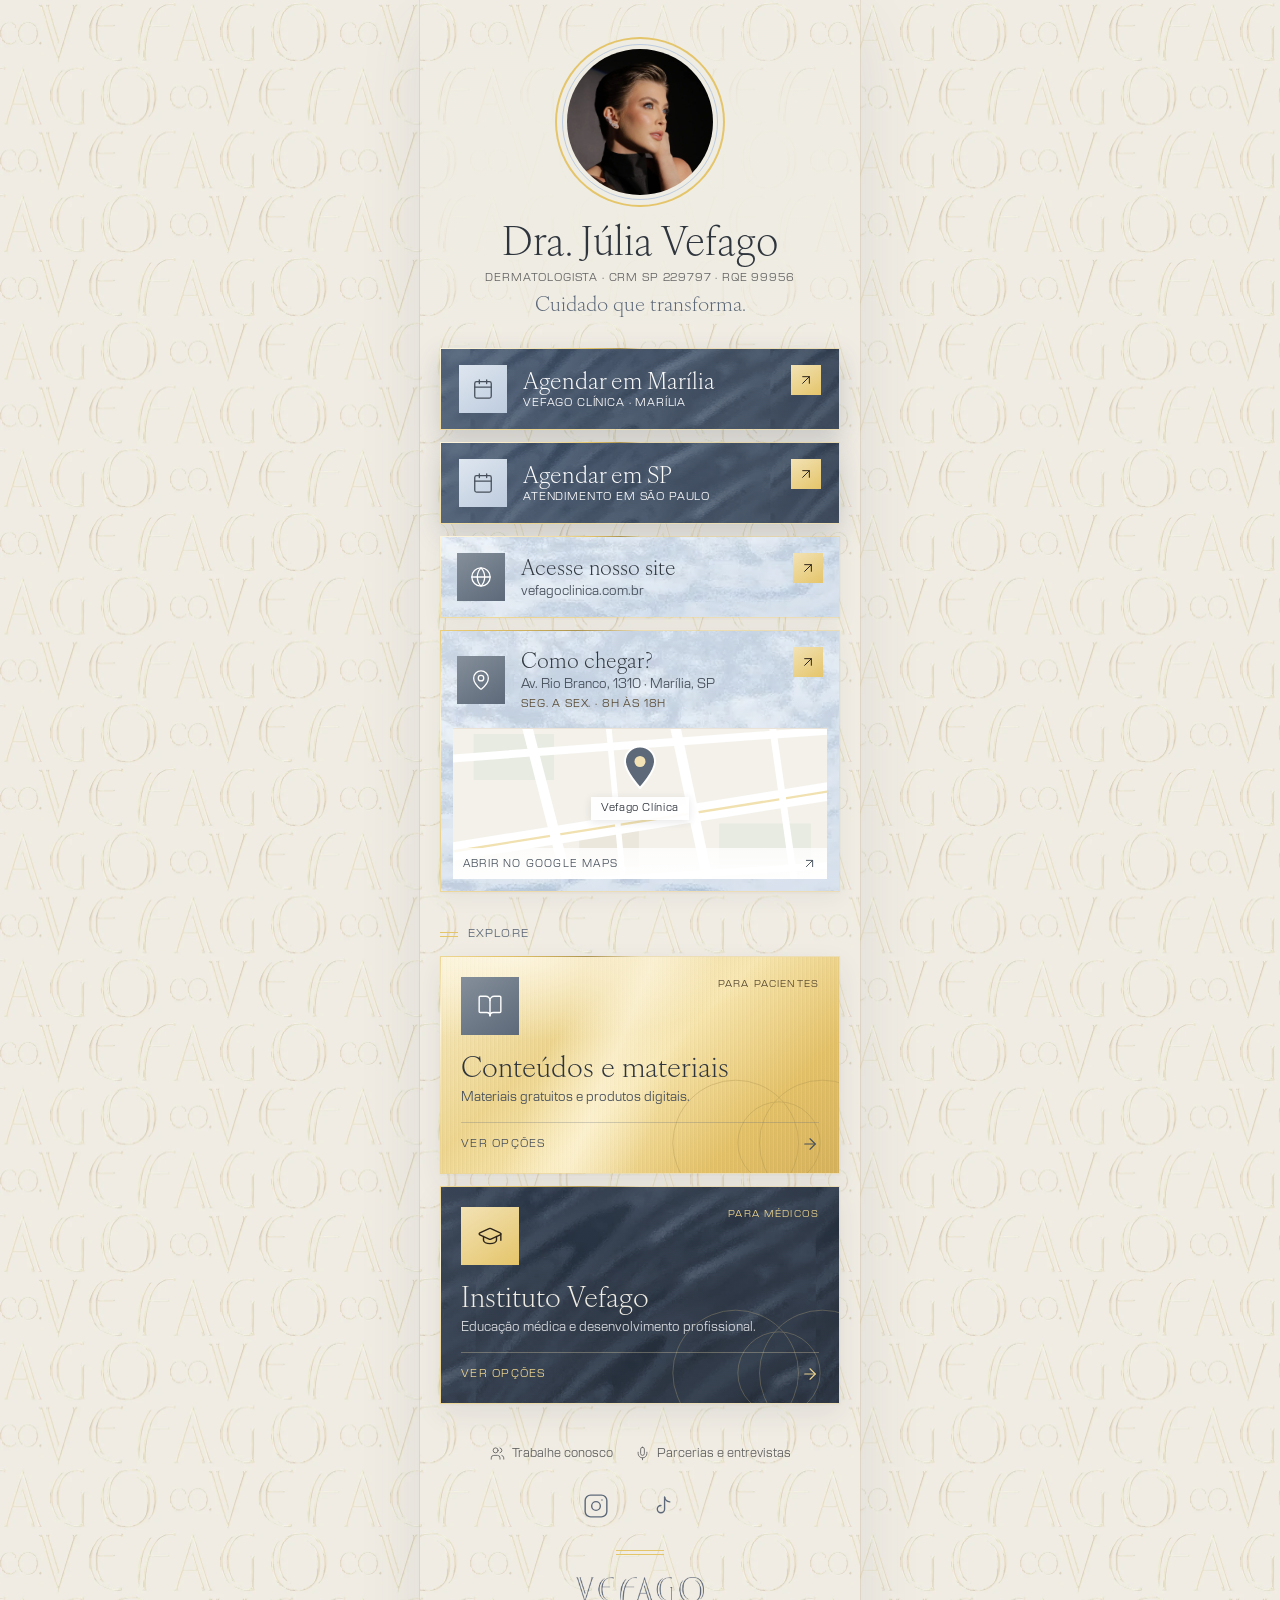
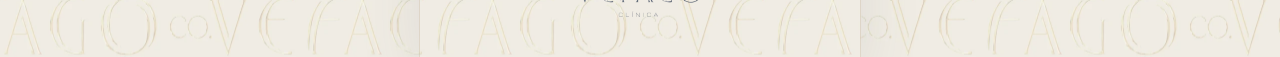
==== commit 7aca7458: "Dourado acetinado no card Conteúdos, água azul-clara nos botões de site e mapa, formulários com text" ====
--- a/index.html
+++ b/index.html
@@ -45,18 +45,18 @@
 /* borda dourada animada unificada + texturas */
 .vf-link,.vf-hub,.vf-cta,.vf-back,.vf-back-dark,.vf-form{position:relative;isolation:isolate}
 .vf-link{background:linear-gradient(160deg,#eff2f7 0%,#dee6ef 45%,#bdccdf 100%) padding-box,conic-gradient(from var(--vf-a),rgba(229,197,106,.38) 0deg,rgba(229,197,106,.38) 205deg,#ecd48f 250deg,#fbf3dc 282deg,#e5c56a 308deg,#ac9450 334deg,rgba(229,197,106,.38) 360deg) border-box}
-.vf-hub{overflow:hidden;background:linear-gradient(165deg,#f9f1da 0%,#f2e2b5 50%,#ecd48f 100%) padding-box,conic-gradient(from var(--vf-a),rgba(229,197,106,.38) 0deg,rgba(229,197,106,.38) 205deg,#ecd48f 250deg,#fbf3dc 282deg,#e5c56a 308deg,#ac9450 334deg,rgba(229,197,106,.38) 360deg) border-box}
+.vf-hub{overflow:hidden;background:linear-gradient(135deg,#f7ebc6 0%,#ecd48f 32%,#f6e4ad 52%,#e2c068 78%,#d4b05a 100%) padding-box,conic-gradient(from var(--vf-a),rgba(229,197,106,.38) 0deg,rgba(229,197,106,.38) 205deg,#ecd48f 250deg,#fbf3dc 282deg,#e5c56a 308deg,#ac9450 334deg,rgba(229,197,106,.38) 360deg) border-box}
 .vf-hub-dark{background:linear-gradient(160deg,#464f5b 0%,#2f353d 100%) padding-box,conic-gradient(from var(--vf-a),rgba(229,197,106,.38) 0deg,rgba(229,197,106,.38) 205deg,#ecd48f 250deg,#fbf3dc 282deg,#e5c56a 308deg,#ac9450 334deg,rgba(229,197,106,.38) 360deg) border-box}
 .vf-cta{background:linear-gradient(135deg,#5d6979 0%,#464f5b 100%) padding-box,conic-gradient(from var(--vf-a),rgba(229,197,106,.38) 0deg,rgba(229,197,106,.38) 205deg,#ecd48f 250deg,#fbf3dc 282deg,#e5c56a 308deg,#ac9450 334deg,rgba(229,197,106,.38) 360deg) border-box}
 .vf-back{background:linear-gradient(rgba(239,236,227,.92),rgba(239,236,227,.92)) padding-box,conic-gradient(from var(--vf-a),rgba(229,197,106,.38) 0deg,rgba(229,197,106,.38) 205deg,#ecd48f 250deg,#fbf3dc 282deg,#e5c56a 308deg,#ac9450 334deg,rgba(229,197,106,.38) 360deg) border-box}
 .vf-back-dark{background:linear-gradient(#2f353d,#2f353d) padding-box,conic-gradient(from var(--vf-a),rgba(229,197,106,.38) 0deg,rgba(229,197,106,.38) 205deg,#ecd48f 250deg,#fbf3dc 282deg,#e5c56a 308deg,#ac9450 334deg,rgba(229,197,106,.38) 360deg) border-box}
 .vf-form{background:linear-gradient(rgba(247,246,241,.95),rgba(247,246,241,.95)) padding-box,conic-gradient(from var(--vf-a),rgba(229,197,106,.38) 0deg,rgba(229,197,106,.38) 205deg,#ecd48f 250deg,#fbf3dc 282deg,#e5c56a 308deg,#ac9450 334deg,rgba(229,197,106,.38) 360deg) border-box}
 .vf-link::before,.vf-hub::before,.vf-cta::before,.vf-form::before{content:"";position:absolute;inset:0;z-index:-1;pointer-events:none}
-.vf-link::before{background:url(/assets/tex-water.webp) center/420px auto;mix-blend-mode:multiply;opacity:.7}
+.vf-link::before{background:url(/assets/tex-water-light.webp) center/560px auto;opacity:.5}
 .vf-cta::before{background:url(/assets/tex-ripple.webp) 30% 40%/300px auto;mix-blend-mode:soft-light;opacity:.62}
-.vf-hub::before{background:url(/assets/tex-gold.webp) center/300px auto;mix-blend-mode:multiply;opacity:.45}
+.vf-hub::before{background:radial-gradient(120% 70% at 18% 0%,rgba(255,251,238,.75) 0%,rgba(255,251,238,0) 55%),linear-gradient(112deg,rgba(255,255,255,0) 30%,rgba(255,250,232,.55) 44%,rgba(255,255,255,0) 58%),repeating-linear-gradient(90deg,rgba(255,255,255,.10) 0 1px,rgba(172,148,80,.06) 1px 2px,rgba(255,255,255,0) 2px 4px);opacity:1}
 .vf-hub-dark::before{background:url(/assets/tex-ripple.webp) 60% 30%/340px auto;mix-blend-mode:soft-light;opacity:.6}
-.vf-form::before{background:url(/assets/tex-lines.webp) center/300px auto;mix-blend-mode:multiply;opacity:.22}
+.vf-form::before{background:url(/assets/tex-lines.webp) center/300px auto;mix-blend-mode:multiply;opacity:.09}
 .vf-hub::after{content:"";position:absolute;right:-70px;bottom:-46px;width:260px;height:152px;z-index:-1;pointer-events:none;background:url("data:image/svg+xml,%3Csvg xmlns='http://www.w3.org/2000/svg' viewBox='0 0 240 140'%3E%3Cg fill='none' stroke='%23ac9450' stroke-width='.8'%3E%3Ccircle cx='80' cy='70' r='58'/%3E%3Ccircle cx='160' cy='70' r='58'/%3E%3Ccircle cx='120' cy='70' r='38'/%3E%3C/g%3E%3C/svg%3E") center/contain no-repeat;opacity:.45}
 .vf-hub-dark::after{background-image:url("data:image/svg+xml,%3Csvg xmlns='http://www.w3.org/2000/svg' viewBox='0 0 240 140'%3E%3Cg fill='none' stroke='%23ecd48f' stroke-width='.8'%3E%3Ccircle cx='80' cy='70' r='58'/%3E%3Ccircle cx='160' cy='70' r='58'/%3E%3Ccircle cx='120' cy='70' r='38'/%3E%3C/g%3E%3C/svg%3E");opacity:.28}
 
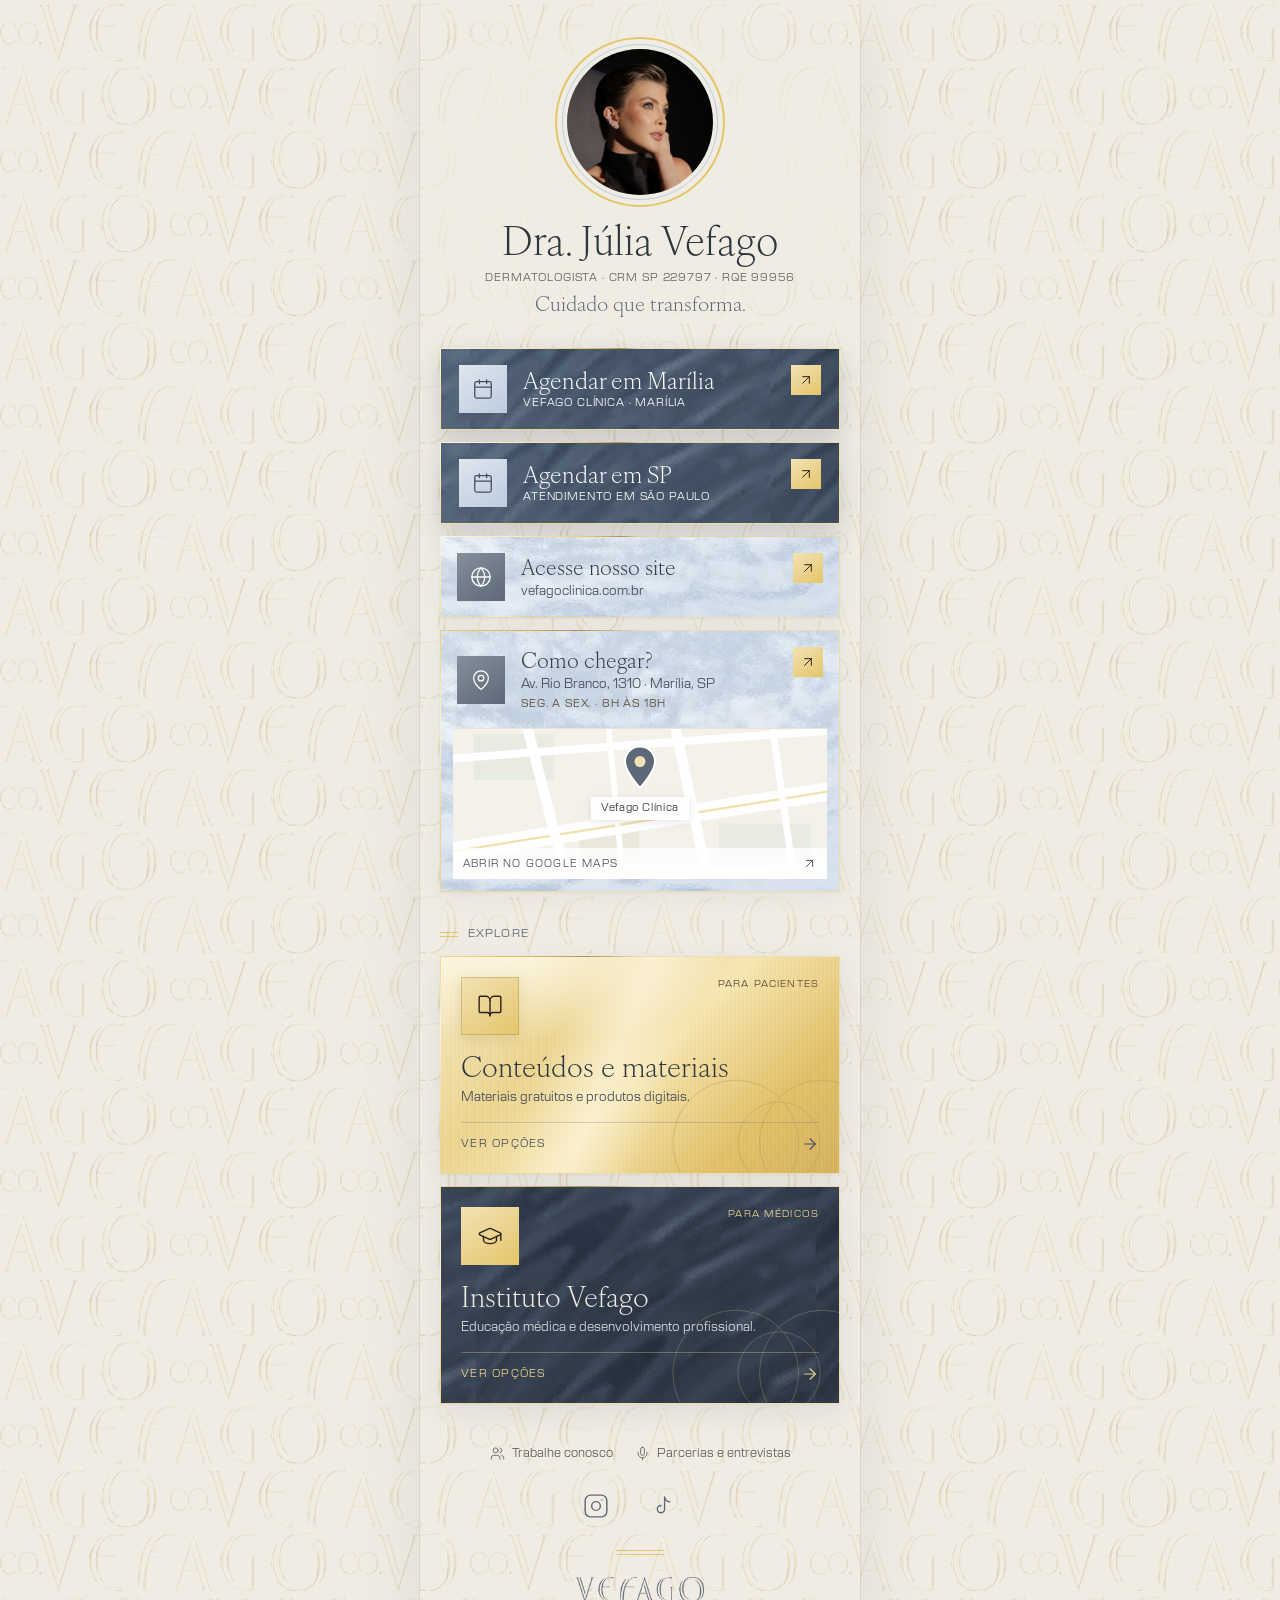
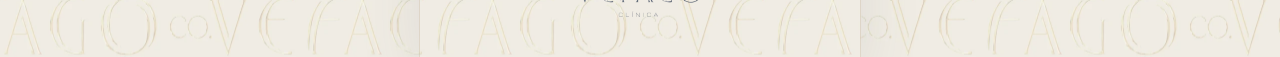
==== commit f482dc97: "Ícone dourado no card Conteúdos e materiais Co-Authored-By: Claude Opus 5.5 <noreply@anthropic.com> " ====
--- a/index.html
+++ b/index.html
@@ -130,7 +130,7 @@
 
 <a class="vf-hub" href="/conteudos" style="display: flex; flex-direction: column; gap: 16px; min-height: 196px; padding: 20px; box-sizing: border-box; border-radius: 0; color: var(--ink); text-decoration: none">
 <span style="display: flex; align-items: flex-start; justify-content: space-between; gap: 12px">
-<span style="flex: none; width: 58px; height: 58px; display: flex; align-items: center; justify-content: center; border-radius: 0; background: linear-gradient(145deg, var(--slate-300) 0%, var(--slate-400) 100%); color: #ffffff"><svg width="26" height="26" viewBox="0 0 24 24" fill="none" stroke="currentColor" stroke-width="1.3" stroke-linecap="round" stroke-linejoin="round" aria-hidden="true"><path d="M12 7v14"/><path d="M3 18a1 1 0 0 1-1-1V4a1 1 0 0 1 1-1h5a4 4 0 0 1 4 4 4 4 0 0 1 4-4h5a1 1 0 0 1 1 1v13a1 1 0 0 1-1 1h-6a3 3 0 0 0-3 3 3 3 0 0 0-3-3z"/></svg></span>
+<span style="flex: none; width: 58px; height: 58px; display: flex; align-items: center; justify-content: center; border-radius: 0; background: linear-gradient(145deg, var(--gold-200) 0%, var(--gold-400) 100%); box-shadow: inset 0 0 0 1px rgba(172,148,80,.45), 0 4px 12px rgba(172,148,80,.25); color: var(--tan-700)"><svg width="26" height="26" viewBox="0 0 24 24" fill="none" stroke="currentColor" stroke-width="1.3" stroke-linecap="round" stroke-linejoin="round" aria-hidden="true"><path d="M12 7v14"/><path d="M3 18a1 1 0 0 1-1-1V4a1 1 0 0 1 1-1h5a4 4 0 0 1 4 4 4 4 0 0 1 4-4h5a1 1 0 0 1 1 1v13a1 1 0 0 1-1 1h-6a3 3 0 0 0-3 3 3 3 0 0 0-3-3z"/></svg></span>
 <span style="font-size: 9.5px; line-height: 14px; font-weight: 400; letter-spacing: 0.12em; text-transform: uppercase; color: var(--tan-600)">Para pacientes</span>
 </span>
 <span style="flex: 1; display: flex; flex-direction: column; gap: 6px"><span style="font-family: var(--font-display); font-size: 28px; line-height: 31px; font-weight: 500; color: var(--ink)">Conteúdos e materiais</span><span style="font-size: 12.5px; line-height: 18px; font-weight: 400; color: var(--brand-strong)">Materiais gratuitos e produtos digitais.</span></span>
